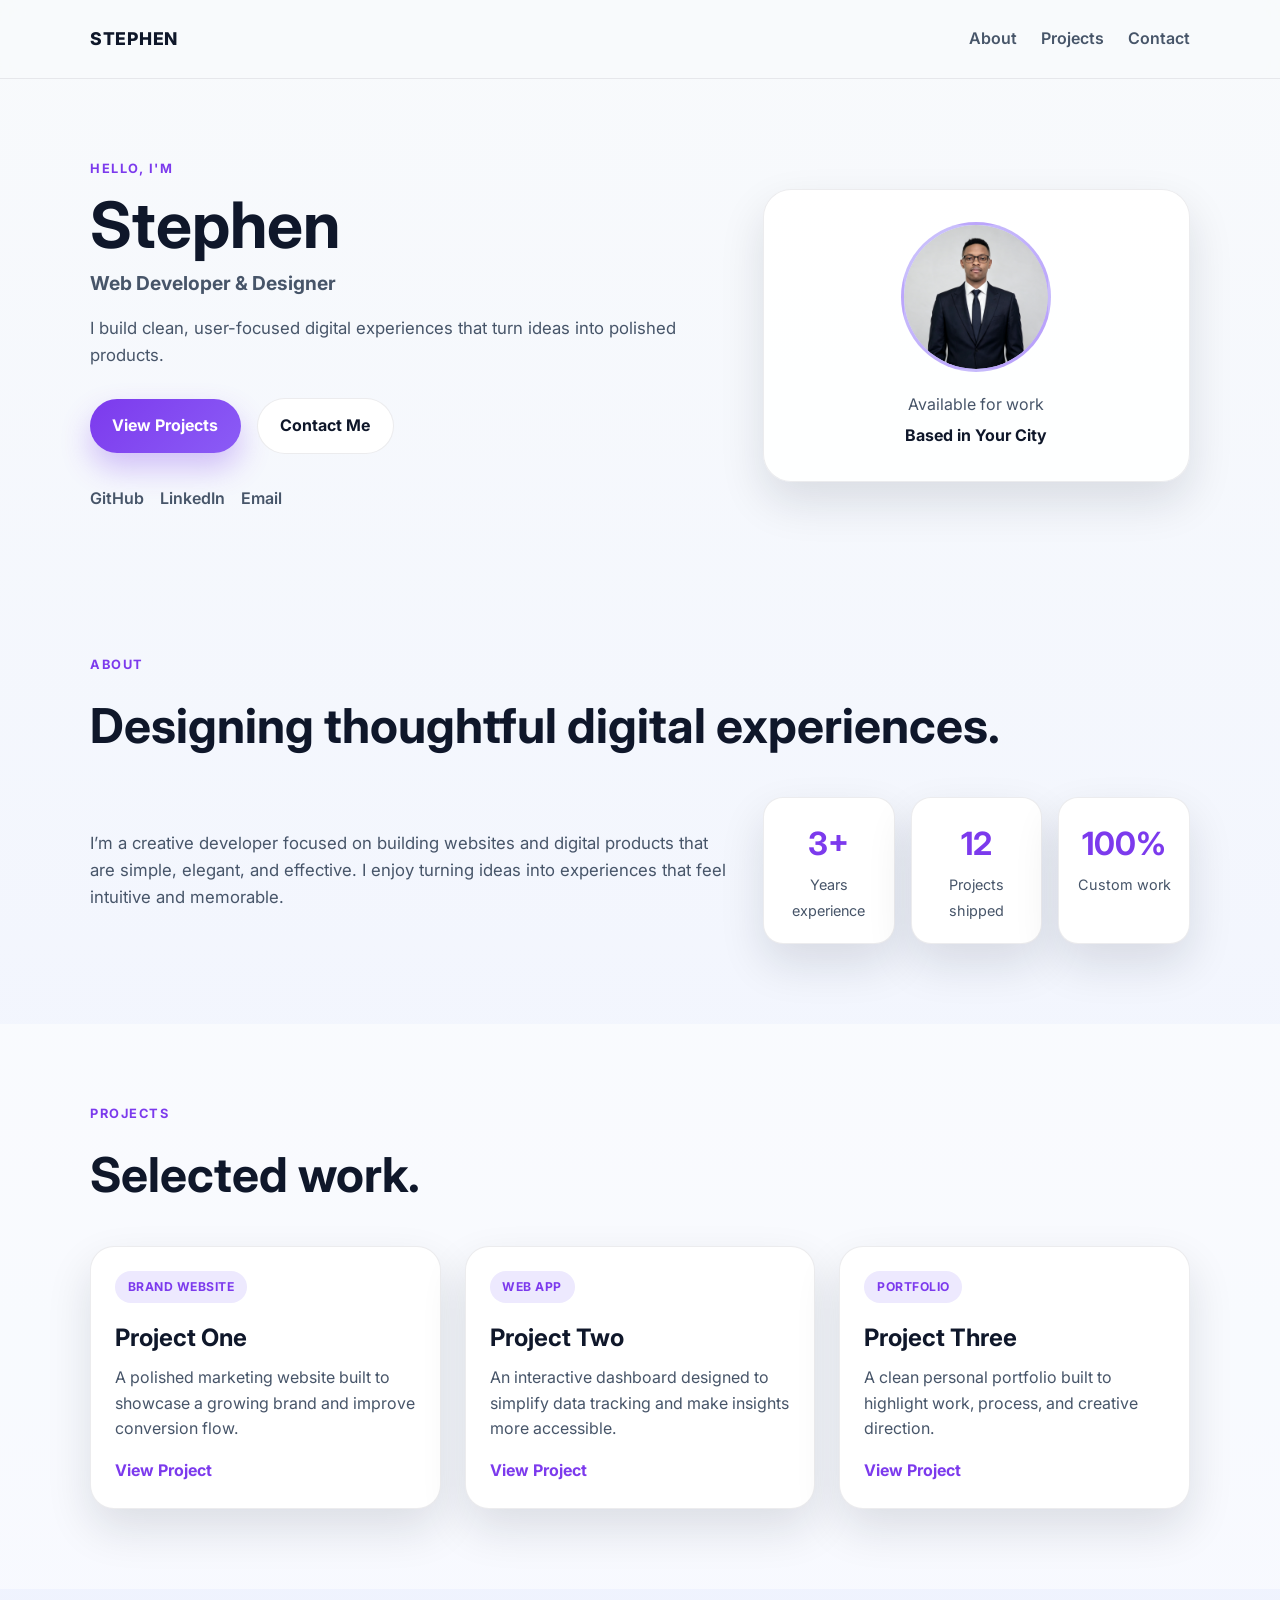
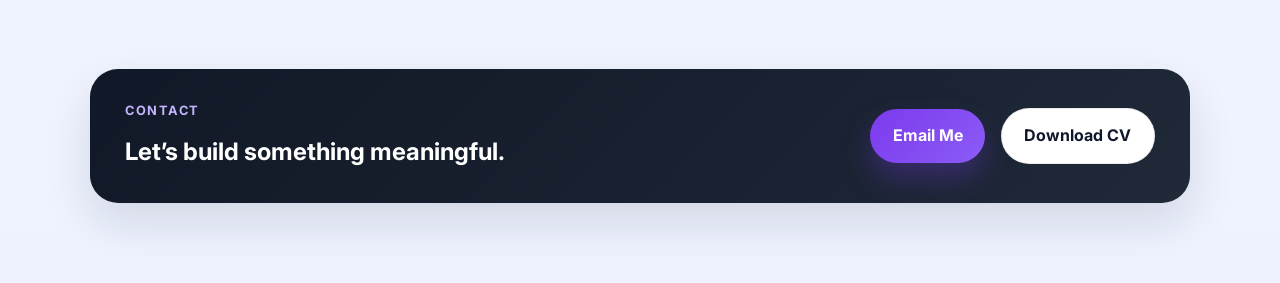
==== portfolio.html @ 41645b41 "first commit" ====
<!DOCTYPE html>
<html lang="en">
  <head>
    <meta charset="UTF-8" />
    <meta name="viewport" content="width=device-width, initial-scale=1.0" />
    <title>Stephen| Portfolio</title>
    <meta
      name="description"
      content="Portfolio website for Stephen. Replace the placeholder links with your own projects, socials, and contact details."
    />
    <link rel="preconnect" href="https://fonts.googleapis.com" />
    <link rel="preconnect" href="https://fonts.gstatic.com" crossorigin />
    <link
      href="https://fonts.googleapis.com/css2?family=Inter:wght@400;500;600;700;800&display=swap"
      rel="stylesheet"
    />
    <link rel="stylesheet" href="style.css" />
  </head>
  <body>
    <header class="site-header">
      <div class="container nav">
        <div class="brand">Stephen</div>
        <nav class="nav-links" aria-label="Main navigation">
          <a href="#about">About</a>
          <a href="#projects">Projects</a>
          <a href="#contact">Contact</a>
        </nav>
      </div>
    </header>

    <main>
      <section class="hero">
        <div class="container hero-grid">
          <div class="hero-copy">
            <p class="eyebrow">Hello, I'm</p>
            <h1>Stephen</h1>
            <p class="tagline">Web Developer & Designer</p>
            <p class="intro">
              I build clean, user-focused digital experiences that turn ideas into
              polished products.
            </p>
            <div class="cta-row">
              <a class="button primary" href="#projects">View Projects</a>
              <a class="button secondary" href="#contact">Contact Me</a>
            </div>

            <ul class="social-links" aria-label="Social media links">
              <li><a href="https://github.com/repos">GitHub</a></li>
              <li><a href="https://www.linkedin.com/in/stephen-mwendwa-62851933b">LinkedIn</a></li>
              <li><a href="mailto:mwendwastephen877@gmail.com">Email</a></li>
            </ul>
          </div>

          <div class="hero-card" aria-label="Profile card">
            <div class="avatar"><img src="professional pic.png" alt="Stephen Mwendwa" /></div>
            <div class="card-info">
              <span class="label">Available for work</span>
              <strong>Based in Your City</strong>
            </div>
          </div>
        </div>
      </section>

      <section id="about" class="section">
        <div class="container">
          <div class="section-heading">
            <p class="eyebrow">About</p>
            <h2>Designing thoughtful digital experiences.</h2>
          </div>

          <div class="about-grid">
            <div>
              <p>
                I’m a creative developer focused on building websites and digital
                products that are simple, elegant, and effective. I enjoy turning
                ideas into experiences that feel intuitive and memorable.
              </p>
            </div>
            <div class="stats">
              <div>
                <strong>3+</strong>
                <span>Years experience</span>
              </div>
              <div>
                <strong>12</strong>
                <span>Projects shipped</span>
              </div>
              <div>
                <strong>100%</strong>
                <span>Custom work</span>
              </div>
            </div>
          </div>
        </div>
      </section>

      <section id="projects" class="section alt">
        <div class="container">
          <div class="section-heading">
            <p class="eyebrow">Projects</p>
            <h2>Selected work.</h2>
          </div>

          <div class="project-grid">
            <article class="project-card">
              <span class="project-tag">Brand Website</span>
              <h3>Project One</h3>
              <p>
                A polished marketing website built to showcase a growing brand and
                improve conversion flow.
              </p>
              <a href="#">View Project</a>
            </article>

            <article class="project-card">
              <span class="project-tag">Web App</span>
              <h3>Project Two</h3>
              <p>
                An interactive dashboard designed to simplify data tracking and make
                insights more accessible.
              </p>
              <a href="#">View Project</a>
            </article>

            <article class="project-card">
              <span class="project-tag">Portfolio</span>
              <h3>Project Three</h3>
              <p>
                A clean personal portfolio built to highlight work, process, and
                creative direction.
              </p>
              <a href="#">View Project</a>
            </article>
          </div>
        </div>
      </section>

      <section id="contact" class="section contact">
        <div class="container contact-box">
          <div>
            <p class="eyebrow">Contact</p>
            <h2>Let’s build something meaningful.</h2>
          </div>
          <div class="contact-actions">
            <a class="button primary" href="mailto:mwendwastephen877@gmail.com">Email Me</a>
            <a class="button secondary" href="my CV Resume.pdf" download>Download CV</a>
          </div>
        </div>
      </section>
    </main>
  </body>
</html>
---- style.css ----
:root {
  --bg: #0f172a;
  --bg-soft: #111827;
  --panel: #ffffff;
  --panel-alt: #f8fafc;
  --text: #0f172a;
  --text-soft: #475569;
  --muted: #94a3b8;
  --accent: #7c3aed;
  --accent-2: #22c55e;
  --line: rgba(15, 23, 42, 0.08);
  --shadow: 0 20px 45px rgba(15, 23, 42, 0.12);
}

* {
  box-sizing: border-box;
}

html {
  scroll-behavior: smooth;
}

body {
  margin: 0;
  font-family: "Inter", sans-serif;
  background: linear-gradient(180deg, #f8fafc 0%, #eef2ff 100%);
  color: var(--text);
  line-height: 1.6;
}

img {
  max-width: 100%;
  display: block;
}

 a {
  color: inherit;
  text-decoration: none;
}

.container {
  width: min(1100px, calc(100% - 2rem));
  margin: 0 auto;
}

.site-header {
  position: sticky;
  top: 0;
  z-index: 20;
  backdrop-filter: blur(12px);
  background: rgba(248, 250, 252, 0.8);
  border-bottom: 1px solid var(--line);
}

.nav {
  display: flex;
  justify-content: space-between;
  align-items: center;
  min-height: 78px;
}

.brand {
  font-size: 1.1rem;
  font-weight: 800;
  letter-spacing: 0.04em;
  text-transform: uppercase;
}

.nav-links {
  display: flex;
  gap: 1.5rem;
  color: var(--text-soft);
  font-weight: 600;
}

.nav-links a:hover,
.nav-links a:focus-visible {
  color: var(--accent);
}

.hero {
  padding: 5rem 0 4rem;
}

.hero-grid {
  display: grid;
  grid-template-columns: 1.2fr 0.8fr;
  align-items: center;
  gap: 2rem;
}

.eyebrow {
  margin: 0 0 0.75rem;
  color: var(--accent);
  font-size: 0.8rem;
  font-weight: 700;
  letter-spacing: 0.12em;
  text-transform: uppercase;
}

h1,
h2,
h3,
p {
  margin-top: 0;
}

h1 {
  font-size: clamp(2.7rem, 5vw, 5rem);
  line-height: 1.05;
  margin-bottom: 0.6rem;
}

.tagline {
  font-size: 1.2rem;
  font-weight: 700;
  color: var(--text-soft);
  margin-bottom: 1rem;
}

.intro {
  max-width: 600px;
  color: var(--text-soft);
  font-size: 1.05rem;
  margin-bottom: 1.8rem;
}

.cta-row,
.contact-actions,
.social-links {
  display: flex;
  align-items: center;
  flex-wrap: wrap;
  gap: 1rem;
}

.button {
  display: inline-flex;
  align-items: center;
  justify-content: center;
  border-radius: 999px;
  padding: 0.9rem 1.4rem;
  font-weight: 700;
  transition: transform 0.2s ease, box-shadow 0.2s ease;
}

.button:hover,
.button:focus-visible {
  transform: translateY(-1px);
}

.button.primary {
  background: linear-gradient(135deg, var(--accent), #8b5cf6);
  color: white;
  box-shadow: 0 15px 30px rgba(124, 58, 237, 0.3);
}

.button.secondary {
  background: white;
  border: 1px solid var(--line);
  color: var(--text);
}

.social-links {
  list-style: none;
  padding: 0;
  margin: 2rem 0 0;
}

.social-links a {
  color: var(--text-soft);
  font-weight: 600;
}

.social-links a:hover,
.social-links a:focus-visible {
  color: var(--accent);
}

.hero-card {
  background: rgba(255, 255, 255, 0.9);
  border: 1px solid var(--line);
  border-radius: 28px;
  box-shadow: var(--shadow);
  padding: 2rem;
  display: grid;
  place-items: center;
  gap: 1.25rem;
}

.avatar {
  width: 150px;
  height: 150px;
  border-radius: 50%;
  overflow: hidden;
  display: grid;
  place-items: center;
  background: linear-gradient(135deg, #e0e7ff, #c4b5fd);
  color: var(--text);
  font-size: 2.3rem;
  font-weight: 800;
  border: 3px solid rgba(124, 58, 237, 0.2);
}

.avatar img {
  width: 100%;
  height: 100%;
  object-fit: cover;
  display: block;
  border-radius: 50%;
}

.card-info {
  text-align: center;
}

.label {
  display: block;
  color: var(--text-soft);
  margin-bottom: 0.35rem;
}

.section {
  padding: 5rem 0;
}

.section.alt {
  background: rgba(255, 255, 255, 0.55);
}

.section-heading {
  margin-bottom: 2rem;
}

.section-heading h2 {
  margin-bottom: 0;
  font-size: clamp(2rem, 4vw, 3rem);
}

.about-grid {
  display: grid;
  grid-template-columns: 1.2fr 0.8fr;
  gap: 2rem;
  align-items: center;
}

.about-grid p {
  color: var(--text-soft);
  font-size: 1.05rem;
  margin-bottom: 0;
}

.stats {
  display: grid;
  grid-template-columns: repeat(3, minmax(0, 1fr));
  gap: 1rem;
}

.stats div {
  background: white;
  border: 1px solid var(--line);
  border-radius: 20px;
  padding: 1.25rem 1rem;
  text-align: center;
  box-shadow: var(--shadow);
}

.stats strong {
  display: block;
  font-size: 2rem;
  color: var(--accent);
  margin-bottom: 0.2rem;
}

.stats span {
  color: var(--text-soft);
  font-size: 0.9rem;
}

.project-grid {
  display: grid;
  grid-template-columns: repeat(3, minmax(0, 1fr));
  gap: 1.5rem;
}

.project-card {
  background: white;
  border: 1px solid var(--line);
  border-radius: 24px;
  padding: 1.5rem;
  box-shadow: var(--shadow);
}

.project-tag {
  display: inline-block;
  background: #ede9fe;
  color: var(--accent);
  border-radius: 999px;
  padding: 0.4rem 0.8rem;
  font-size: 0.76rem;
  font-weight: 700;
  letter-spacing: 0.04em;
  text-transform: uppercase;
}

.project-card h3 {
  margin: 1rem 0 0.5rem;
  font-size: 1.5rem;
}

.project-card p {
  color: var(--text-soft);
  margin-bottom: 1rem;
}

.project-card a {
  font-weight: 700;
  color: var(--accent);
}

.contact-box {
  display: flex;
  justify-content: space-between;
  align-items: center;
  background: linear-gradient(135deg, #111827, #1f2937);
  color: white;
  border-radius: 28px;
  padding: 2rem 2.2rem;
  box-shadow: var(--shadow);
}

.contact-box .eyebrow {
  color: #c4b5fd;
}

.contact-box h2 {
  margin-bottom: 0;
}

@media (max-width: 820px) {
  .hero-grid,
  .about-grid,
  .project-grid,
  .contact-box {
    grid-template-columns: 1fr;
    display: grid;
  }

  .nav {
    display: block;
    padding: 1rem 0;
  }

  .brand {
    margin-bottom: 0.75rem;
  }

  .nav-links {
    justify-content: flex-start;
    flex-wrap: wrap;
    gap: 0.75rem 1rem;
  }

  .stats {
    grid-template-columns: 1fr;
  }

  .contact-box {
    text-align: center;
  }

  .contact-actions {
    justify-content: center;
  }
}
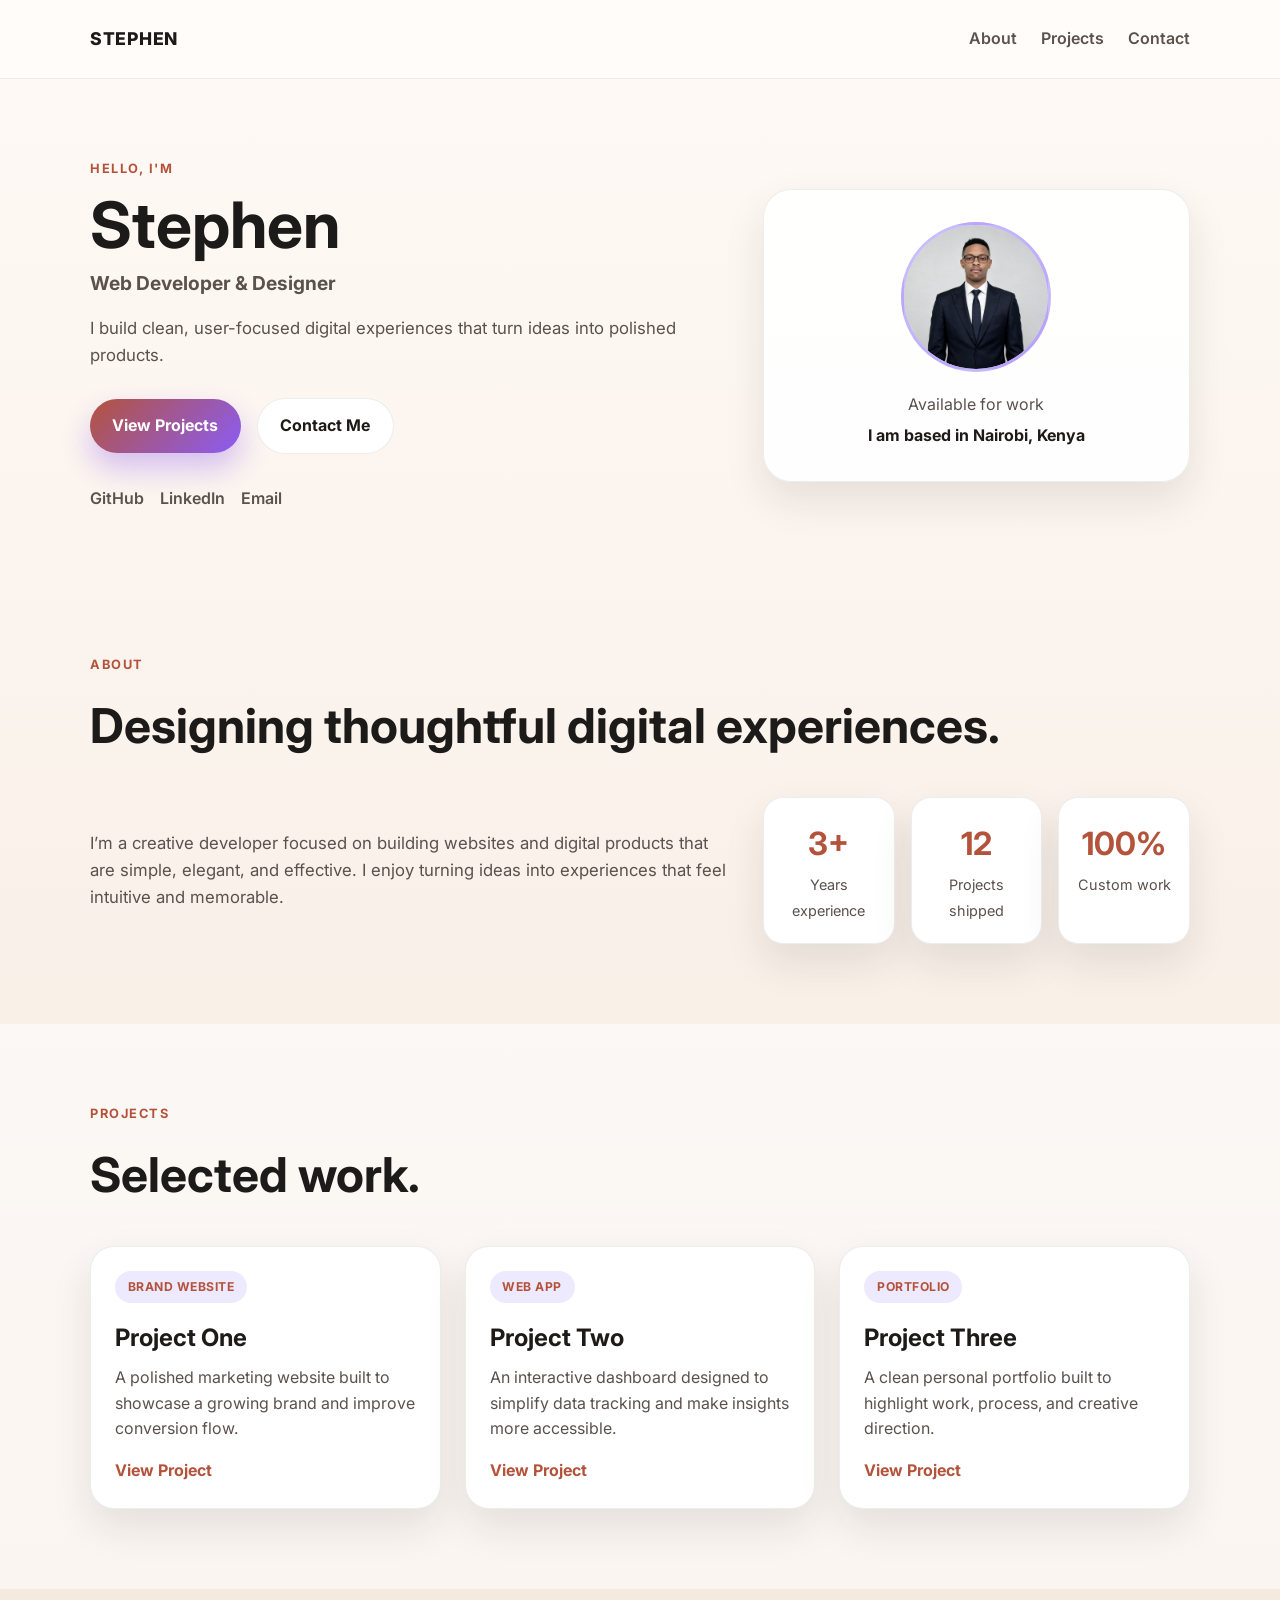
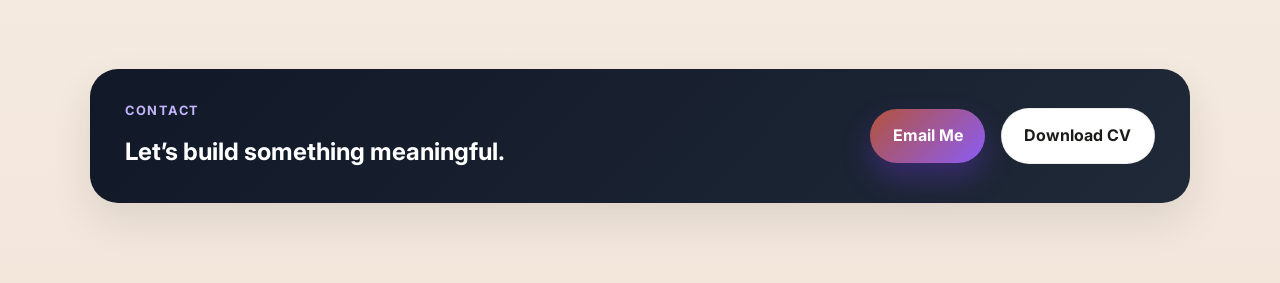
==== commit 5dacf8b0: "git commit -m "Updated portfolio.html and style.css with new design changes"" ====
--- a/portfolio.html
+++ b/portfolio.html
@@ -55,7 +55,7 @@
             <div class="avatar"><img src="professional pic.png" alt="Stephen Mwendwa" /></div>
             <div class="card-info">
               <span class="label">Available for work</span>
-              <strong>Based in Your City</strong>
+              <strong>I am based in Nairobi, Kenya</strong>
             </div>
           </div>
         </div>
--- a/style.css
+++ b/style.css
@@ -1,15 +1,15 @@
 :root {
-  --bg: #0f172a;
-  --bg-soft: #111827;
-  --panel: #ffffff;
-  --panel-alt: #f8fafc;
-  --text: #0f172a;
-  --text-soft: #475569;
-  --muted: #94a3b8;
-  --accent: #7c3aed;
-  --accent-2: #22c55e;
-  --line: rgba(15, 23, 42, 0.08);
-  --shadow: 0 20px 45px rgba(15, 23, 42, 0.12);
+  --bg: #f5efe8;
+  --bg-soft: #efe4d8;
+  --panel: #fffdfb;
+  --panel-alt: #f8f1ea;
+  --text: #1d1b1a;
+  --text-soft: #5b514d;
+  --muted: #9a867c;
+  --accent: #b4533b;
+  --accent-2: #d97706;
+  --line: rgba(29, 27, 26, 0.08);
+  --shadow: 0 18px 40px rgba(29, 27, 26, 0.1);
 }
 
 * {
@@ -23,7 +23,7 @@
 body {
   margin: 0;
   font-family: "Inter", sans-serif;
-  background: linear-gradient(180deg, #f8fafc 0%, #eef2ff 100%);
+  background: linear-gradient(180deg, #fffaf6 0%, #f3e7dc 100%);
   color: var(--text);
   line-height: 1.6;
 }
@@ -48,7 +48,7 @@
   top: 0;
   z-index: 20;
   backdrop-filter: blur(12px);
-  background: rgba(248, 250, 252, 0.8);
+  background: rgba(255, 253, 251, 0.8);
   border-bottom: 1px solid var(--line);
 }
 
